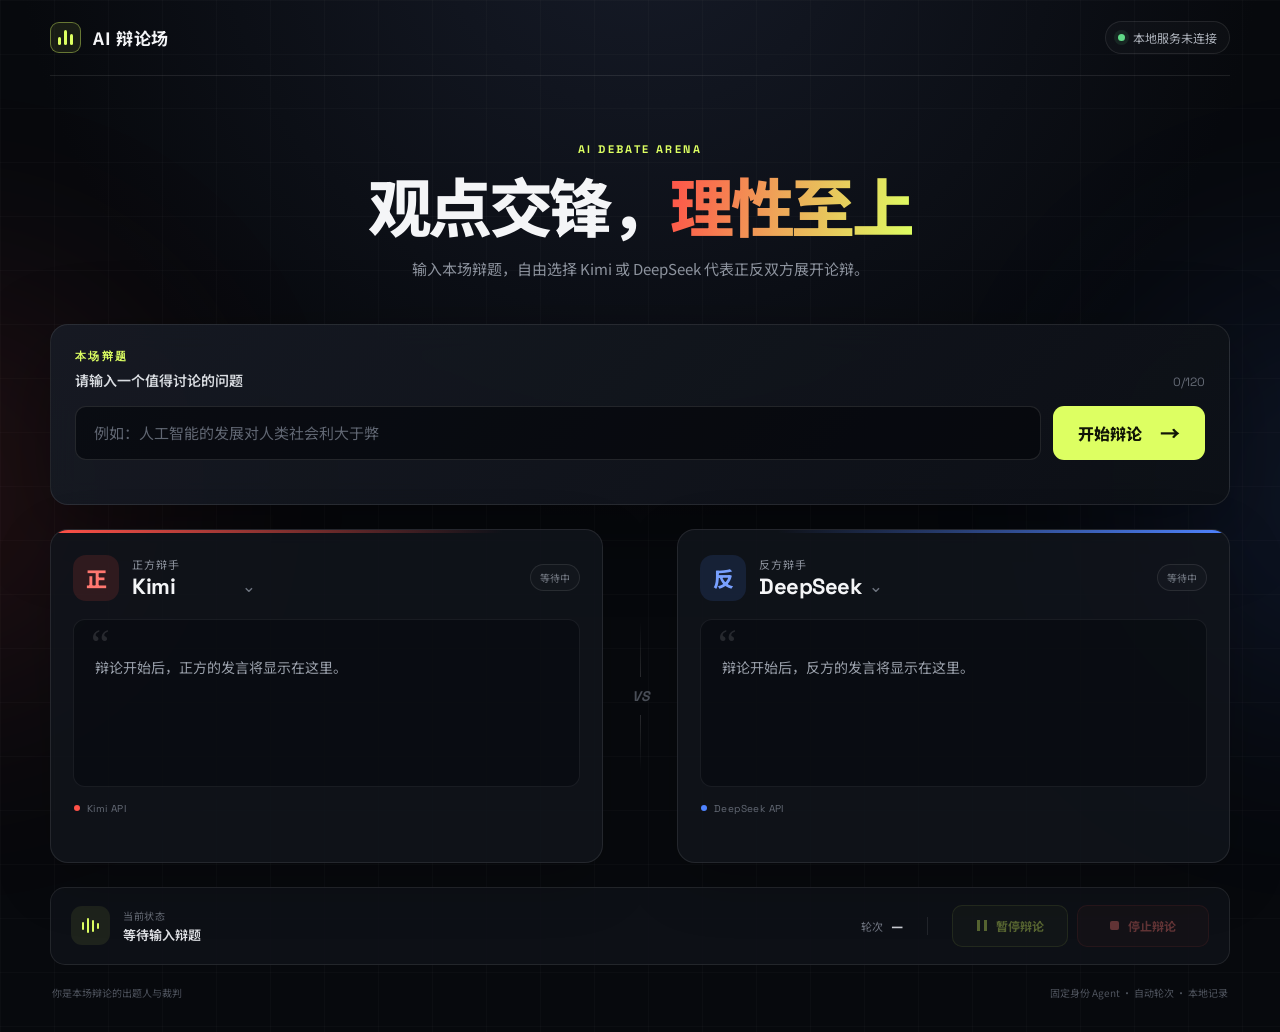
==== index.html @ 3a1cd1d5 "feat: make AI debate app easy to run locally" ====
<!doctype html>
<html lang="zh-CN">
  <head>
    <meta charset="UTF-8" />
    <meta name="viewport" content="width=device-width, initial-scale=1.0" />
    <meta
      name="description"
      content="由 Kimi 与 DeepSeek 担任正反方辩手的 AI 辩论赛界面"
    />
    <title>AI 辩论场</title>
    <link rel="stylesheet" href="styles.css" />
  </head>
  <body>
    <div class="page-glow page-glow--left" aria-hidden="true"></div>
    <div class="page-glow page-glow--right" aria-hidden="true"></div>

    <main class="app-shell">
      <header class="topbar">
        <a class="brand" href="#" aria-label="AI 辩论场首页">
          <span class="brand__mark" aria-hidden="true">
            <span></span>
            <span></span>
            <span></span>
          </span>
          <span>AI 辩论场</span>
        </a>
        <div class="status-chip" id="connectionStatus">
          <span class="status-chip__dot"></span>
          系统就绪
        </div>
      </header>

      <section class="hero" aria-labelledby="pageTitle">
        <p class="eyebrow">AI DEBATE ARENA</p>
        <h1 id="pageTitle">观点交锋，<span>理性至上</span></h1>
        <p class="hero__description">
          输入本场辩题，自由选择 Kimi 或 DeepSeek 代表正反双方展开论辩。
        </p>
      </section>

      <section class="topic-panel" aria-labelledby="topicLabel">
        <div class="topic-panel__heading">
          <div>
            <p class="section-kicker">本场辩题</p>
            <label id="topicLabel" for="topicInput">请输入一个值得讨论的问题</label>
          </div>
          <span class="topic-panel__count"><span id="topicCount">0</span>/120</span>
        </div>

        <div class="topic-form">
          <input
            id="topicInput"
            type="text"
            maxlength="120"
            autocomplete="off"
            placeholder="例如：人工智能的发展对人类社会利大于弊"
          />
          <button class="primary-button" id="startButton" type="button">
            <span>开始辩论</span>
            <span class="button-arrow" aria-hidden="true">→</span>
          </button>
        </div>
        <p class="form-message" id="formMessage" role="alert"></p>
      </section>

      <section class="arena" aria-label="正反方辩论席位">
        <article class="debater-card debater-card--affirmative" id="affirmativeCard">
          <div class="debater-card__topline"></div>
          <header class="debater-card__header">
            <div class="side-badge side-badge--affirmative">正</div>
            <div class="debater-card__identity">
              <p>正方辩手</p>
              <label class="model-picker" for="affirmativeModel">
                <select id="affirmativeModel" aria-label="选择正方模型">
                  <option value="kimi" selected>Kimi</option>
                  <option value="deepseek">DeepSeek</option>
                </select>
                <span aria-hidden="true">⌄</span>
              </label>
            </div>
            <span class="standby-badge" id="affirmativeState">等待中</span>
          </header>
          <div class="speech-box" id="affirmativeSpeech" aria-live="polite">
            <span class="quote-mark" aria-hidden="true">“</span>
            <p>辩论开始后，正方的发言将显示在这里。</p>
          </div>
          <footer class="debater-card__footer">
            <span class="model-dot model-dot--kimi" id="affirmativeModelDot"></span>
            <span id="affirmativeApiLabel">Kimi API</span>
          </footer>
        </article>

        <div class="versus" aria-label="对阵">
          <span></span>
          <strong>VS</strong>
          <span></span>
        </div>

        <article class="debater-card debater-card--negative" id="negativeCard">
          <div class="debater-card__topline"></div>
          <header class="debater-card__header">
            <div class="side-badge side-badge--negative">反</div>
            <div class="debater-card__identity">
              <p>反方辩手</p>
              <label class="model-picker" for="negativeModel">
                <select id="negativeModel" aria-label="选择反方模型">
                  <option value="kimi">Kimi</option>
                  <option value="deepseek" selected>DeepSeek</option>
                </select>
                <span aria-hidden="true">⌄</span>
              </label>
            </div>
            <span class="standby-badge" id="negativeState">等待中</span>
          </header>
          <div class="speech-box" id="negativeSpeech" aria-live="polite">
            <span class="quote-mark" aria-hidden="true">“</span>
            <p>辩论开始后，反方的发言将显示在这里。</p>
          </div>
          <footer class="debater-card__footer">
            <span class="model-dot model-dot--deepseek" id="negativeModelDot"></span>
            <span id="negativeApiLabel">DeepSeek API</span>
          </footer>
        </article>
      </section>

      <section class="control-bar" aria-label="辩论控制">
        <div class="speaker-status">
          <div class="speaker-status__icon" aria-hidden="true">
            <span></span><span></span><span></span><span></span>
          </div>
          <div>
            <p>当前状态</p>
            <strong id="speakerHint">等待输入辩题</strong>
          </div>
        </div>

        <div class="round-indicator" aria-label="当前轮次">
          <span>轮次</span>
          <strong id="roundNumber">—</strong>
        </div>

        <div class="debate-actions">
          <button class="pause-button" id="pauseButton" type="button" disabled>
            <span class="pause-button__icon" aria-hidden="true"></span>
            <span id="pauseButtonLabel">暂停辩论</span>
          </button>
          <button class="stop-button" id="stopButton" type="button" disabled>
            <span class="stop-button__icon" aria-hidden="true"></span>
            停止辩论
          </button>
        </div>
      </section>

      <footer class="page-footer">
        <p>你是本场辩论的出题人与裁判</p>
        <span>固定身份 Agent · 自动轮次 · 本地记录</span>
      </footer>
    </main>

    <script src="app.js"></script>
  </body>
</html>
---- styles.css ----
@import url("https://fonts.googleapis.com/css2?family=Noto+Sans+SC:wght@400;500;600;700;800&family=Space+Grotesk:wght@600;700&display=swap");

:root {
  color-scheme: dark;
  --bg: #07090d;
  --surface: rgba(17, 20, 27, 0.86);
  --surface-strong: #12151c;
  --line: rgba(255, 255, 255, 0.09);
  --text: #f4f5f7;
  --muted: #8e949f;
  --affirmative: #ff5148;
  --affirmative-soft: rgba(255, 81, 72, 0.13);
  --negative: #4f83ff;
  --negative-soft: rgba(79, 131, 255, 0.13);
  --accent: #ddff62;
  --shadow: 0 24px 80px rgba(0, 0, 0, 0.35);
}

* {
  box-sizing: border-box;
}

html {
  min-width: 320px;
  background: var(--bg);
}

body {
  min-height: 100vh;
  margin: 0;
  overflow-x: hidden;
  color: var(--text);
  background:
    linear-gradient(rgba(255, 255, 255, 0.018) 1px, transparent 1px),
    linear-gradient(90deg, rgba(255, 255, 255, 0.018) 1px, transparent 1px),
    radial-gradient(circle at 50% -10%, #161b28 0%, var(--bg) 48%);
  background-size: 54px 54px, 54px 54px, auto;
  font-family: "Noto Sans SC", system-ui, sans-serif;
}

button,
input {
  font: inherit;
}

button {
  border: 0;
}

.page-glow {
  position: fixed;
  z-index: 0;
  top: 33%;
  width: 400px;
  height: 400px;
  border-radius: 50%;
  opacity: 0.12;
  filter: blur(130px);
  pointer-events: none;
}

.page-glow--left {
  left: -260px;
  background: var(--affirmative);
}

.page-glow--right {
  right: -260px;
  background: var(--negative);
}

.app-shell {
  position: relative;
  z-index: 1;
  width: min(1180px, calc(100% - 40px));
  margin: 0 auto;
  padding-bottom: 32px;
}

.topbar {
  display: flex;
  align-items: center;
  justify-content: space-between;
  min-height: 76px;
  border-bottom: 1px solid var(--line);
}

.brand {
  display: flex;
  gap: 12px;
  align-items: center;
  color: var(--text);
  font-size: 17px;
  font-weight: 700;
  letter-spacing: 0.04em;
  text-decoration: none;
}

.brand__mark {
  display: flex;
  gap: 3px;
  align-items: flex-end;
  justify-content: center;
  width: 31px;
  height: 31px;
  padding: 7px;
  border: 1px solid rgba(221, 255, 98, 0.4);
  border-radius: 9px;
  background: rgba(221, 255, 98, 0.08);
}

.brand__mark span {
  width: 3px;
  border-radius: 4px;
  background: var(--accent);
}

.brand__mark span:nth-child(1) { height: 8px; }
.brand__mark span:nth-child(2) { height: 15px; }
.brand__mark span:nth-child(3) { height: 11px; }

.status-chip {
  display: flex;
  gap: 8px;
  align-items: center;
  padding: 7px 12px;
  border: 1px solid var(--line);
  border-radius: 999px;
  color: #abb0b9;
  background: rgba(255, 255, 255, 0.025);
  font-size: 12px;
}

.status-chip__dot {
  width: 7px;
  height: 7px;
  border-radius: 50%;
  background: #60da87;
  box-shadow: 0 0 0 4px rgba(96, 218, 135, 0.1);
}

.hero {
  padding: 66px 0 42px;
  text-align: center;
}

.eyebrow,
.section-kicker {
  margin: 0;
  color: var(--accent);
  font-family: "Space Grotesk", sans-serif;
  font-size: 11px;
  font-weight: 700;
  letter-spacing: 0.22em;
}

.hero h1 {
  margin: 12px 0 14px;
  font-size: clamp(36px, 5.5vw, 64px);
  font-weight: 800;
  line-height: 1.14;
  letter-spacing: -0.055em;
}

.hero h1 span {
  color: transparent;
  background: linear-gradient(100deg, var(--affirmative), #eea558 45%, var(--accent));
  background-clip: text;
  -webkit-background-clip: text;
}

.hero__description {
  margin: 0 auto;
  color: var(--muted);
  font-size: 15px;
  line-height: 1.8;
}

.topic-panel {
  padding: 24px;
  border: 1px solid var(--line);
  border-radius: 18px;
  background: linear-gradient(135deg, rgba(23, 27, 36, 0.92), rgba(13, 16, 22, 0.92));
  box-shadow: var(--shadow);
  backdrop-filter: blur(14px);
}

.topic-panel__heading {
  display: flex;
  align-items: flex-end;
  justify-content: space-between;
  margin-bottom: 16px;
}

.topic-panel__heading label {
  display: block;
  margin-top: 6px;
  color: #d9dce1;
  font-size: 14px;
  font-weight: 600;
}

.topic-panel__count {
  color: #656b76;
  font-family: "Space Grotesk", sans-serif;
  font-size: 12px;
}

.topic-form {
  display: flex;
  gap: 12px;
}

.topic-form input {
  min-width: 0;
  flex: 1;
  height: 54px;
  padding: 0 18px;
  border: 1px solid rgba(255, 255, 255, 0.11);
  border-radius: 11px;
  outline: none;
  color: var(--text);
  background: rgba(4, 6, 10, 0.62);
  font-size: 15px;
  transition: border-color 180ms ease, box-shadow 180ms ease;
}

.topic-form input::placeholder {
  color: #606672;
}

.topic-form input:focus {
  border-color: rgba(221, 255, 98, 0.55);
  box-shadow: 0 0 0 4px rgba(221, 255, 98, 0.07);
}

.primary-button,
.pause-button,
.stop-button {
  display: inline-flex;
  align-items: center;
  justify-content: center;
  cursor: pointer;
  transition: transform 160ms ease, filter 160ms ease, opacity 160ms ease;
}

.primary-button {
  gap: 18px;
  min-width: 152px;
  padding: 0 20px;
  border-radius: 11px;
  color: #111506;
  background: var(--accent);
  font-weight: 800;
}

.button-arrow {
  font-size: 20px;
  line-height: 1;
}

.primary-button:hover,
.pause-button:not(:disabled):hover,
.stop-button:not(:disabled):hover {
  transform: translateY(-1px);
  filter: brightness(1.06);
}

.primary-button:active,
.pause-button:not(:disabled):active,
.stop-button:not(:disabled):active {
  transform: translateY(0);
}

.form-message {
  min-height: 19px;
  margin: 8px 2px -7px;
  color: #ff8b84;
  font-size: 12px;
}

.arena {
  display: grid;
  grid-template-columns: minmax(0, 1fr) 74px minmax(0, 1fr);
  align-items: stretch;
  margin-top: 24px;
}

.debater-card {
  position: relative;
  overflow: hidden;
  min-height: 334px;
  border: 1px solid var(--line);
  border-radius: 18px;
  background: var(--surface);
  box-shadow: 0 18px 60px rgba(0, 0, 0, 0.2);
  transition: border-color 200ms ease, transform 200ms ease;
}

.debater-card.is-active {
  transform: translateY(-3px);
}

.debater-card--affirmative.is-active {
  border-color: rgba(255, 81, 72, 0.55);
}

.debater-card--negative.is-active {
  border-color: rgba(79, 131, 255, 0.55);
}

.debater-card__topline {
  height: 3px;
}

.debater-card--affirmative .debater-card__topline {
  background: linear-gradient(90deg, var(--affirmative), transparent 82%);
}

.debater-card--negative .debater-card__topline {
  background: linear-gradient(270deg, var(--negative), transparent 82%);
}

.debater-card__header {
  display: flex;
  align-items: center;
  padding: 22px 22px 18px;
}

.side-badge {
  display: grid;
  width: 46px;
  height: 46px;
  margin-right: 13px;
  place-items: center;
  border-radius: 13px;
  font-size: 21px;
  font-weight: 800;
}

.side-badge--affirmative {
  color: #ff7770;
  background: var(--affirmative-soft);
}

.side-badge--negative {
  color: #78a0ff;
  background: var(--negative-soft);
}

.debater-card__identity {
  min-width: 0;
  flex: 1;
}

.debater-card__identity p,
.debater-card__identity h2,
.speaker-status p {
  margin: 0;
}

.debater-card__identity p {
  color: var(--muted);
  font-size: 11px;
  letter-spacing: 0.08em;
}

.model-picker {
  position: relative;
  display: inline-flex;
  max-width: 150px;
  align-items: center;
}

.model-picker select {
  width: auto;
  max-width: 150px;
  margin: 0;
  padding: 0 23px 0 0;
  border: 0;
  outline: none;
  appearance: none;
  color: var(--text);
  background: transparent;
  font-family: "Space Grotesk", sans-serif;
  font-size: 22px;
  font-weight: 700;
  letter-spacing: -0.02em;
  cursor: pointer;
}

.model-picker span {
  position: absolute;
  right: 2px;
  color: #6d737e;
  font-size: 17px;
  pointer-events: none;
  transform: translateY(-1px);
}

.model-picker:hover span,
.model-picker:focus-within span {
  color: var(--accent);
}

.model-picker select:disabled {
  cursor: not-allowed;
  opacity: 0.6;
}

.standby-badge {
  padding: 5px 9px;
  border: 1px solid var(--line);
  border-radius: 999px;
  color: #767c86;
  background: rgba(255, 255, 255, 0.02);
  font-size: 10px;
}

.standby-badge.is-speaking {
  color: var(--accent);
  border-color: rgba(221, 255, 98, 0.3);
  background: rgba(221, 255, 98, 0.08);
}

.speech-box {
  position: relative;
  min-height: 168px;
  margin: 0 22px;
  padding: 34px 21px 22px;
  border: 1px solid rgba(255, 255, 255, 0.065);
  border-radius: 12px;
  color: #9aa0ab;
  background: rgba(4, 6, 10, 0.4);
  font-size: 14px;
  line-height: 1.9;
}

.speech-box p {
  margin: 0;
  overflow-wrap: anywhere;
  white-space: pre-wrap;
}

.quote-mark {
  position: absolute;
  top: 3px;
  left: 17px;
  color: rgba(255, 255, 255, 0.12);
  font-family: Georgia, serif;
  font-size: 42px;
  line-height: 1;
}

.debater-card__footer {
  display: flex;
  gap: 7px;
  align-items: center;
  padding: 15px 23px 18px;
  color: #656b76;
  font-family: "Space Grotesk", sans-serif;
  font-size: 10px;
  letter-spacing: 0.04em;
}

.model-dot {
  width: 6px;
  height: 6px;
  border-radius: 50%;
}

.model-dot--kimi { background: var(--affirmative); }
.model-dot--deepseek { background: var(--negative); }

.versus {
  display: flex;
  flex-direction: column;
  gap: 10px;
  align-items: center;
  justify-content: center;
}

.versus span {
  width: 1px;
  height: 57px;
  background: linear-gradient(transparent, rgba(255, 255, 255, 0.14));
}

.versus span:last-child {
  background: linear-gradient(rgba(255, 255, 255, 0.14), transparent);
}

.versus strong {
  color: #4c515b;
  font-family: "Space Grotesk", sans-serif;
  font-size: 14px;
  font-style: italic;
}

.control-bar {
  display: grid;
  grid-template-columns: 1fr auto auto;
  gap: 24px;
  align-items: center;
  margin-top: 24px;
  padding: 17px 20px;
  border: 1px solid var(--line);
  border-radius: 15px;
  background: rgba(15, 18, 24, 0.88);
}

.speaker-status {
  display: flex;
  gap: 13px;
  align-items: center;
}

.speaker-status__icon {
  display: flex;
  gap: 3px;
  align-items: center;
  justify-content: center;
  width: 39px;
  height: 39px;
  border-radius: 11px;
  color: var(--accent);
  background: rgba(221, 255, 98, 0.08);
}

.speaker-status__icon span {
  width: 2px;
  height: 8px;
  border-radius: 3px;
  background: currentColor;
}

.speaker-status__icon span:nth-child(2) { height: 15px; }
.speaker-status__icon span:nth-child(3) { height: 12px; }
.speaker-status__icon span:nth-child(4) { height: 6px; }

.speaker-status.is-running .speaker-status__icon span {
  animation: wave 0.85s ease-in-out infinite alternate;
}

.speaker-status.is-running .speaker-status__icon span:nth-child(2) { animation-delay: -0.3s; }
.speaker-status.is-running .speaker-status__icon span:nth-child(3) { animation-delay: -0.6s; }
.speaker-status.is-running .speaker-status__icon span:nth-child(4) { animation-delay: -0.15s; }

@keyframes wave {
  to { transform: scaleY(0.42); opacity: 0.58; }
}

.speaker-status p {
  color: #686e78;
  font-size: 10px;
  letter-spacing: 0.07em;
}

.speaker-status strong {
  display: block;
  margin-top: 2px;
  color: #dfe1e5;
  font-size: 13px;
  font-weight: 600;
}

.round-indicator {
  padding-right: 24px;
  border-right: 1px solid var(--line);
  color: #6f7580;
  font-size: 11px;
}

.round-indicator strong {
  margin-left: 6px;
  color: #c9ccd1;
  font-family: "Space Grotesk", sans-serif;
  font-size: 14px;
}

.debate-actions {
  display: flex;
  gap: 9px;
  align-items: center;
}

.pause-button {
  gap: 9px;
  min-width: 116px;
  height: 42px;
  border: 1px solid rgba(221, 255, 98, 0.25);
  border-radius: 10px;
  color: var(--accent);
  background: rgba(221, 255, 98, 0.07);
  font-size: 12px;
  font-weight: 700;
}

.pause-button:disabled,
.stop-button:disabled {
  cursor: not-allowed;
  opacity: 0.35;
}

.pause-button__icon {
  width: 10px;
  height: 11px;
  background: linear-gradient(
    90deg,
    currentColor 0 3px,
    transparent 3px 7px,
    currentColor 7px 10px
  );
}

.pause-button[data-mode="resume"] .pause-button__icon {
  background: currentColor;
  clip-path: polygon(0 0, 100% 50%, 0 100%);
}

.stop-button {
  gap: 9px;
  min-width: 132px;
  height: 42px;
  border: 1px solid rgba(255, 81, 72, 0.25);
  border-radius: 10px;
  color: #ff7770;
  background: rgba(255, 81, 72, 0.08);
  font-size: 12px;
  font-weight: 700;
}

.stop-button__icon {
  width: 9px;
  height: 9px;
  border-radius: 2px;
  background: currentColor;
}

.page-footer {
  display: flex;
  justify-content: space-between;
  padding: 20px 2px 0;
  color: #4f545e;
  font-size: 10px;
}

.page-footer p {
  margin: 0;
}

@media (max-width: 760px) {
  .app-shell {
    width: min(100% - 24px, 600px);
  }

  .hero {
    padding: 48px 0 32px;
  }

  .hero__description {
    max-width: 320px;
  }

  .topic-form {
    flex-direction: column;
  }

  .primary-button {
    height: 50px;
  }

  .arena {
    grid-template-columns: 1fr;
  }

  .versus {
    flex-direction: row;
    height: 58px;
  }

  .versus span {
    width: 58px;
    height: 1px;
    background: linear-gradient(90deg, transparent, rgba(255, 255, 255, 0.14));
  }

  .versus span:last-child {
    background: linear-gradient(90deg, rgba(255, 255, 255, 0.14), transparent);
  }

  .control-bar {
    grid-template-columns: 1fr auto;
  }

  .round-indicator {
    display: none;
  }
}

@media (max-width: 480px) {
  .topbar {
    min-height: 65px;
  }

  .status-chip {
    padding: 7px 9px;
  }

  .hero h1 {
    font-size: 38px;
  }

  .topic-panel {
    padding: 18px;
  }

  .topic-panel__heading {
    align-items: flex-start;
  }

  .topic-panel__heading label {
    padding-right: 10px;
  }

  .debater-card__header {
    padding: 18px 17px 15px;
  }

  .speech-box {
    margin: 0 17px;
  }

  .debater-card__footer {
    padding-left: 18px;
  }

  .control-bar {
    grid-template-columns: 1fr;
    gap: 15px;
  }

  .stop-button {
    width: 100%;
  }

  .page-footer {
    flex-direction: column;
    gap: 5px;
  }
}

@media (prefers-reduced-motion: reduce) {
  *,
  *::before,
  *::after {
    scroll-behavior: auto !important;
    animation-duration: 0.01ms !important;
    animation-iteration-count: 1 !important;
    transition-duration: 0.01ms !important;
  }
}
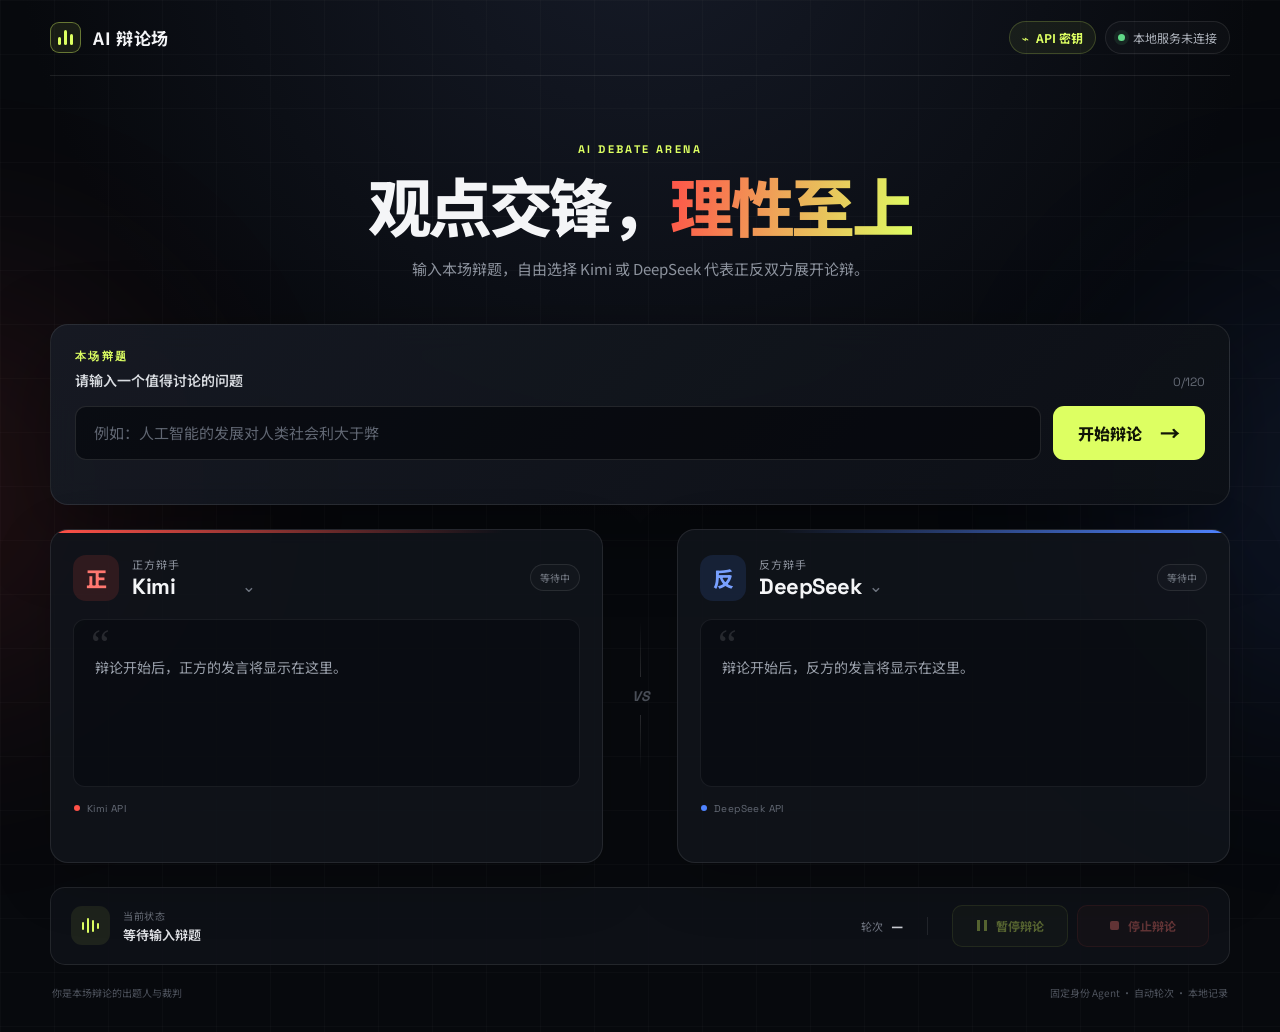
==== commit ca53d4ea: "feat: configure API keys from the web UI" ====
--- a/index.html
+++ b/index.html
@@ -24,9 +24,15 @@
           </span>
           <span>AI 辩论场</span>
         </a>
-        <div class="status-chip" id="connectionStatus">
-          <span class="status-chip__dot"></span>
-          系统就绪
+        <div class="topbar__actions">
+          <button class="api-settings-button" id="apiSettingsButton" type="button">
+            <span aria-hidden="true">⌁</span>
+            API 密钥
+          </button>
+          <div class="status-chip" id="connectionStatus">
+            <span class="status-chip__dot"></span>
+            系统就绪
+          </div>
         </div>
       </header>
 
@@ -157,6 +163,92 @@
       </footer>
     </main>
 
+    <div class="modal-backdrop" id="apiKeyModal" hidden>
+      <section
+        class="api-modal"
+        role="dialog"
+        aria-modal="true"
+        aria-labelledby="apiKeyModalTitle"
+      >
+        <header class="api-modal__header">
+          <div>
+            <p class="section-kicker">LOCAL API SETTINGS</p>
+            <h2 id="apiKeyModalTitle">配置模型 API 密钥</h2>
+          </div>
+          <button
+            class="modal-close-button"
+            id="apiKeyModalClose"
+            type="button"
+            aria-label="关闭 API 密钥设置"
+          >
+            ×
+          </button>
+        </header>
+
+        <p class="api-modal__description">
+          密钥通过本机服务保存到 <code>.env</code>，不会显示在页面、辩论记录或 GitHub 中。
+          留空表示不修改已经配置的密钥。
+        </p>
+
+        <form id="apiKeyForm">
+          <div class="api-key-field">
+            <div class="api-key-field__heading">
+              <label for="kimiApiKey">Kimi API Key</label>
+              <span id="kimiKeyStatus">未配置</span>
+            </div>
+            <div class="secret-input">
+              <input
+                id="kimiApiKey"
+                type="password"
+                autocomplete="new-password"
+                spellcheck="false"
+                placeholder="粘贴 MOONSHOT_API_KEY"
+              />
+              <button type="button" data-secret-toggle="kimiApiKey">显示</button>
+            </div>
+            <a
+              href="https://platform.moonshot.cn/console/api-keys"
+              target="_blank"
+              rel="noreferrer"
+            >申请 Kimi API Key</a>
+          </div>
+
+          <div class="api-key-field">
+            <div class="api-key-field__heading">
+              <label for="deepseekApiKey">DeepSeek API Key</label>
+              <span id="deepseekKeyStatus">未配置</span>
+            </div>
+            <div class="secret-input">
+              <input
+                id="deepseekApiKey"
+                type="password"
+                autocomplete="new-password"
+                spellcheck="false"
+                placeholder="粘贴 DEEPSEEK_API_KEY"
+              />
+              <button type="button" data-secret-toggle="deepseekApiKey">显示</button>
+            </div>
+            <a
+              href="https://platform.deepseek.com/api_keys"
+              target="_blank"
+              rel="noreferrer"
+            >申请 DeepSeek API Key</a>
+          </div>
+
+          <p class="api-key-message" id="apiKeyMessage" role="alert"></p>
+
+          <footer class="api-modal__actions">
+            <button class="modal-secondary-button" id="apiKeyCancel" type="button">
+              稍后配置
+            </button>
+            <button class="modal-save-button" id="apiKeySave" type="submit">
+              保存到本机
+            </button>
+          </footer>
+        </form>
+      </section>
+    </div>
+
     <script src="app.js"></script>
   </body>
 </html>
--- a/styles.css
+++ b/styles.css
@@ -137,6 +137,31 @@
   border-radius: 50%;
   background: #60da87;
   box-shadow: 0 0 0 4px rgba(96, 218, 135, 0.1);
+}
+
+.topbar__actions {
+  display: flex;
+  gap: 9px;
+  align-items: center;
+}
+
+.api-settings-button {
+  display: flex;
+  gap: 7px;
+  align-items: center;
+  padding: 7px 12px;
+  border: 1px solid rgba(221, 255, 98, 0.2);
+  border-radius: 999px;
+  color: var(--accent);
+  background: rgba(221, 255, 98, 0.06);
+  cursor: pointer;
+  font-size: 12px;
+  font-weight: 700;
+}
+
+.api-settings-button:hover {
+  border-color: rgba(221, 255, 98, 0.45);
+  background: rgba(221, 255, 98, 0.11);
 }
 
 .hero {
@@ -649,6 +674,189 @@
   margin: 0;
 }
 
+body.modal-open {
+  overflow: hidden;
+}
+
+.modal-backdrop {
+  position: fixed;
+  z-index: 30;
+  inset: 0;
+  display: grid;
+  place-items: center;
+  padding: 24px;
+  background: rgba(2, 4, 8, 0.78);
+  backdrop-filter: blur(12px);
+}
+
+.modal-backdrop[hidden] {
+  display: none;
+}
+
+.api-modal {
+  width: min(600px, 100%);
+  max-height: calc(100vh - 48px);
+  overflow-y: auto;
+  padding: 28px;
+  border: 1px solid rgba(255, 255, 255, 0.12);
+  border-radius: 22px;
+  background: linear-gradient(145deg, #171b24, #0d1016 70%);
+  box-shadow: 0 30px 100px rgba(0, 0, 0, 0.65);
+}
+
+.api-modal__header {
+  display: flex;
+  align-items: flex-start;
+  justify-content: space-between;
+  gap: 20px;
+}
+
+.api-modal__header h2 {
+  margin: 8px 0 0;
+  font-size: 25px;
+  letter-spacing: -0.03em;
+}
+
+.modal-close-button {
+  width: 38px;
+  height: 38px;
+  flex: 0 0 auto;
+  border: 1px solid var(--line);
+  border-radius: 50%;
+  color: var(--muted);
+  background: rgba(255, 255, 255, 0.04);
+  cursor: pointer;
+  font-size: 25px;
+  line-height: 1;
+}
+
+.api-modal__description {
+  margin: 18px 0 22px;
+  color: #a4a9b3;
+  font-size: 13px;
+  line-height: 1.75;
+}
+
+.api-modal__description code {
+  color: var(--accent);
+}
+
+.api-key-field {
+  padding: 17px;
+  border: 1px solid var(--line);
+  border-radius: 14px;
+  background: rgba(255, 255, 255, 0.025);
+}
+
+.api-key-field + .api-key-field {
+  margin-top: 12px;
+}
+
+.api-key-field__heading {
+  display: flex;
+  align-items: center;
+  justify-content: space-between;
+  margin-bottom: 10px;
+}
+
+.api-key-field__heading label {
+  font-size: 13px;
+  font-weight: 700;
+}
+
+.api-key-field__heading span {
+  color: #777d88;
+  font-size: 11px;
+}
+
+.api-key-field__heading span.is-ready {
+  color: #60da87;
+}
+
+.secret-input {
+  display: flex;
+  overflow: hidden;
+  border: 1px solid rgba(255, 255, 255, 0.12);
+  border-radius: 10px;
+  background: #090c11;
+}
+
+.secret-input:focus-within {
+  border-color: rgba(221, 255, 98, 0.55);
+  box-shadow: 0 0 0 3px rgba(221, 255, 98, 0.08);
+}
+
+.secret-input input {
+  min-width: 0;
+  height: 44px;
+  flex: 1;
+  padding: 0 13px;
+  border: 0;
+  outline: 0;
+  color: var(--text);
+  background: transparent;
+  font-family: ui-monospace, SFMono-Regular, Consolas, monospace;
+  font-size: 12px;
+}
+
+.secret-input button {
+  width: 62px;
+  color: var(--accent);
+  background: rgba(221, 255, 98, 0.06);
+  cursor: pointer;
+  font-size: 11px;
+  font-weight: 700;
+}
+
+.api-key-field > a {
+  display: inline-block;
+  margin-top: 9px;
+  color: #8993a4;
+  font-size: 11px;
+  text-decoration-color: rgba(137, 147, 164, 0.45);
+  text-underline-offset: 3px;
+}
+
+.api-key-message {
+  min-height: 20px;
+  margin: 12px 2px 0;
+  color: #ff7770;
+  font-size: 12px;
+}
+
+.api-modal__actions {
+  display: flex;
+  justify-content: flex-end;
+  gap: 9px;
+  margin-top: 8px;
+}
+
+.modal-secondary-button,
+.modal-save-button {
+  height: 42px;
+  padding: 0 18px;
+  border-radius: 10px;
+  cursor: pointer;
+  font-size: 12px;
+  font-weight: 800;
+}
+
+.modal-secondary-button {
+  border: 1px solid var(--line);
+  color: #a7acb5;
+  background: rgba(255, 255, 255, 0.04);
+}
+
+.modal-save-button {
+  color: #10130b;
+  background: var(--accent);
+}
+
+.modal-save-button:disabled {
+  cursor: wait;
+  opacity: 0.6;
+}
+
 @media (max-width: 760px) {
   .app-shell {
     width: min(100% - 24px, 600px);
@@ -705,6 +913,20 @@
 
   .status-chip {
     padding: 7px 9px;
+  }
+
+  .topbar__actions {
+    gap: 6px;
+  }
+
+  .api-settings-button {
+    padding: 7px 9px;
+  }
+
+  .api-modal {
+    max-height: calc(100vh - 24px);
+    padding: 20px;
+    border-radius: 17px;
   }
 
   .hero h1 {
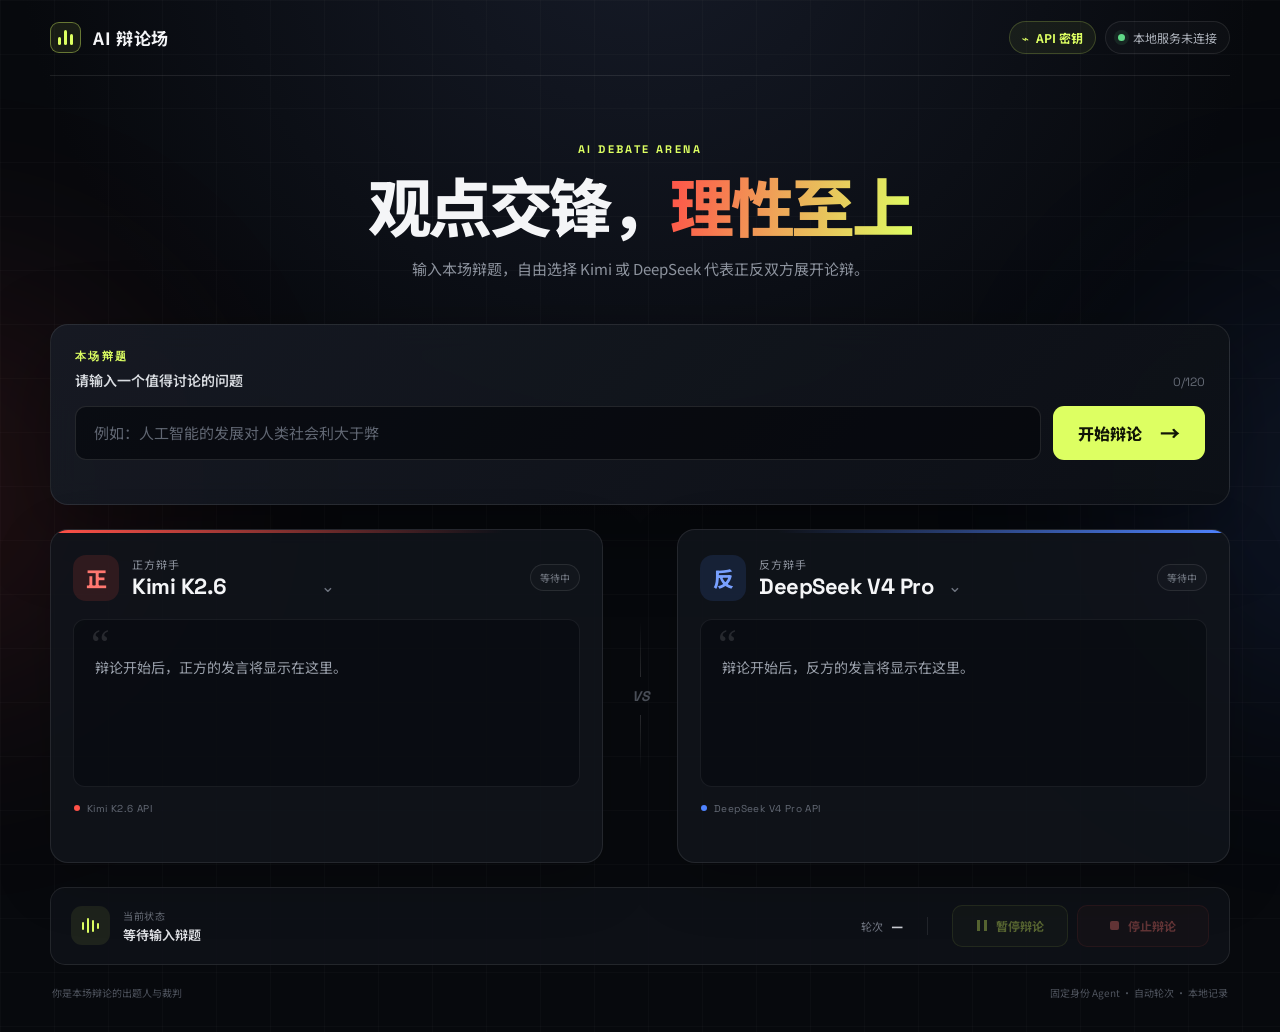
==== commit 1180a925: "feat: add Kimi K3 and DeepSeek Flash models" ====
--- a/index.html
+++ b/index.html
@@ -78,8 +78,14 @@
               <p>正方辩手</p>
               <label class="model-picker" for="affirmativeModel">
                 <select id="affirmativeModel" aria-label="选择正方模型">
-                  <option value="kimi" selected>Kimi</option>
-                  <option value="deepseek">DeepSeek</option>
+                  <optgroup label="Kimi">
+                    <option value="kimi-k2.6" data-provider="kimi" selected>Kimi K2.6</option>
+                    <option value="kimi-k3" data-provider="kimi">Kimi K3</option>
+                  </optgroup>
+                  <optgroup label="DeepSeek">
+                    <option value="deepseek-v4-pro" data-provider="deepseek">DeepSeek V4 Pro</option>
+                    <option value="deepseek-v4-flash" data-provider="deepseek">DeepSeek V4 Flash</option>
+                  </optgroup>
                 </select>
                 <span aria-hidden="true">⌄</span>
               </label>
@@ -92,7 +98,7 @@
           </div>
           <footer class="debater-card__footer">
             <span class="model-dot model-dot--kimi" id="affirmativeModelDot"></span>
-            <span id="affirmativeApiLabel">Kimi API</span>
+            <span id="affirmativeApiLabel">Kimi K2.6 API</span>
           </footer>
         </article>
 
@@ -110,8 +116,14 @@
               <p>反方辩手</p>
               <label class="model-picker" for="negativeModel">
                 <select id="negativeModel" aria-label="选择反方模型">
-                  <option value="kimi">Kimi</option>
-                  <option value="deepseek" selected>DeepSeek</option>
+                  <optgroup label="Kimi">
+                    <option value="kimi-k2.6" data-provider="kimi">Kimi K2.6</option>
+                    <option value="kimi-k3" data-provider="kimi">Kimi K3</option>
+                  </optgroup>
+                  <optgroup label="DeepSeek">
+                    <option value="deepseek-v4-pro" data-provider="deepseek" selected>DeepSeek V4 Pro</option>
+                    <option value="deepseek-v4-flash" data-provider="deepseek">DeepSeek V4 Flash</option>
+                  </optgroup>
                 </select>
                 <span aria-hidden="true">⌄</span>
               </label>
@@ -124,7 +136,7 @@
           </div>
           <footer class="debater-card__footer">
             <span class="model-dot model-dot--deepseek" id="negativeModelDot"></span>
-            <span id="negativeApiLabel">DeepSeek API</span>
+            <span id="negativeApiLabel">DeepSeek V4 Pro API</span>
           </footer>
         </article>
       </section>
--- a/styles.css
+++ b/styles.css
@@ -393,13 +393,13 @@
 .model-picker {
   position: relative;
   display: inline-flex;
-  max-width: 150px;
+  max-width: 205px;
   align-items: center;
 }
 
 .model-picker select {
   width: auto;
-  max-width: 150px;
+  max-width: 205px;
   margin: 0;
   padding: 0 23px 0 0;
   border: 0;
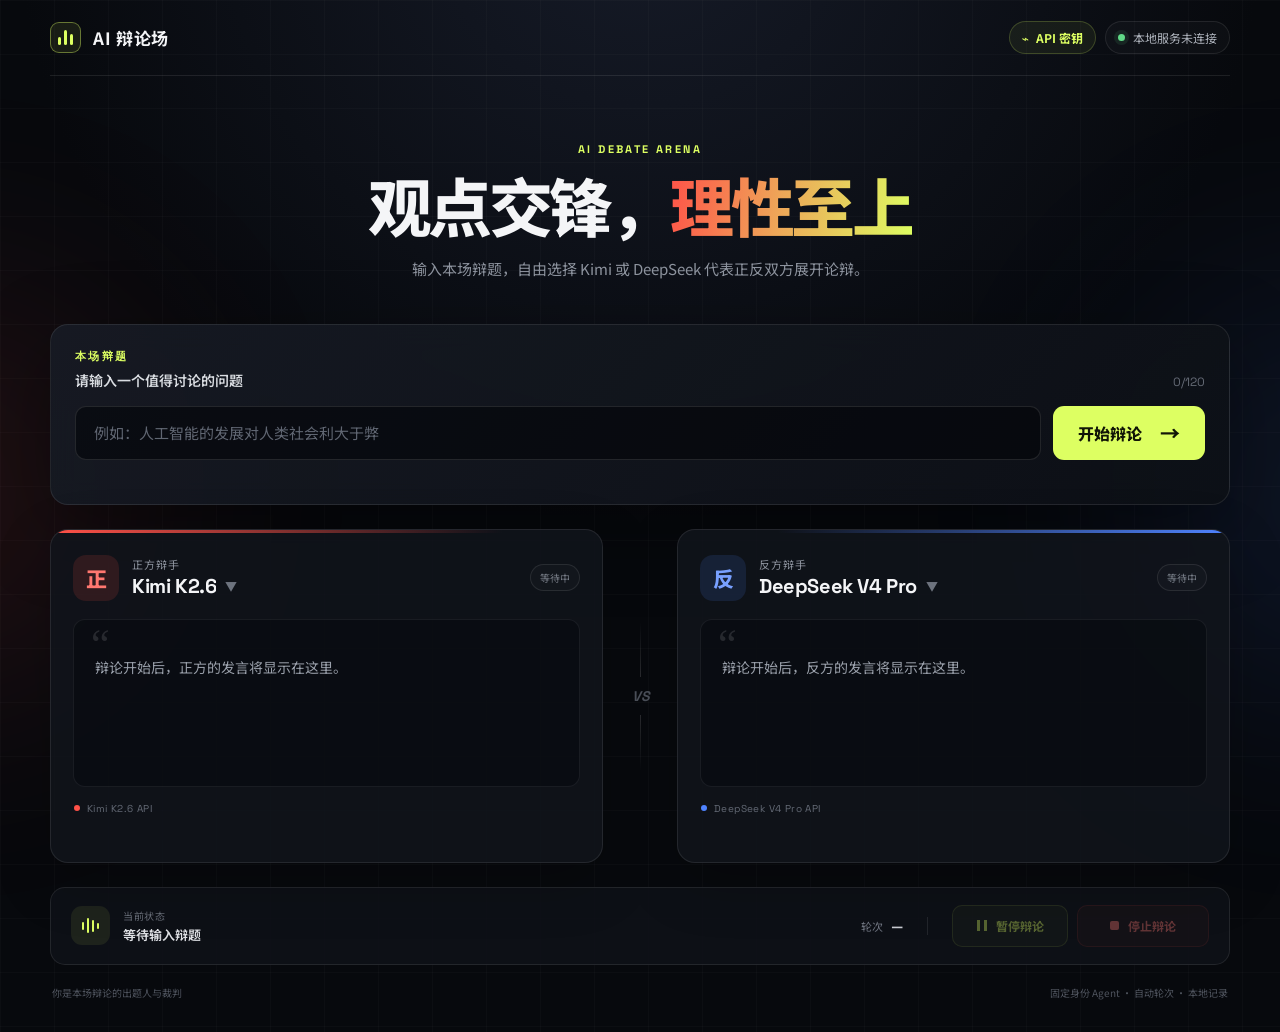
==== commit f5420772: "feat: replace native model selectors" ====
--- a/index.html
+++ b/index.html
@@ -76,7 +76,7 @@
             <div class="side-badge side-badge--affirmative">正</div>
             <div class="debater-card__identity">
               <p>正方辩手</p>
-              <label class="model-picker" for="affirmativeModel">
+              <div class="model-picker">
                 <select id="affirmativeModel" aria-label="选择正方模型">
                   <optgroup label="Kimi">
                     <option value="kimi-k2.6" data-provider="kimi" selected>Kimi K2.6</option>
@@ -87,8 +87,7 @@
                     <option value="deepseek-v4-flash" data-provider="deepseek">DeepSeek V4 Flash</option>
                   </optgroup>
                 </select>
-                <span aria-hidden="true">⌄</span>
-              </label>
+              </div>
             </div>
             <span class="standby-badge" id="affirmativeState">等待中</span>
           </header>
@@ -114,7 +113,7 @@
             <div class="side-badge side-badge--negative">反</div>
             <div class="debater-card__identity">
               <p>反方辩手</p>
-              <label class="model-picker" for="negativeModel">
+              <div class="model-picker">
                 <select id="negativeModel" aria-label="选择反方模型">
                   <optgroup label="Kimi">
                     <option value="kimi-k2.6" data-provider="kimi">Kimi K2.6</option>
@@ -125,8 +124,7 @@
                     <option value="deepseek-v4-flash" data-provider="deepseek">DeepSeek V4 Flash</option>
                   </optgroup>
                 </select>
-                <span aria-hidden="true">⌄</span>
-              </label>
+              </div>
             </div>
             <span class="standby-badge" id="negativeState">等待中</span>
           </header>
--- a/styles.css
+++ b/styles.css
@@ -393,44 +393,168 @@
 .model-picker {
   position: relative;
   display: inline-flex;
-  max-width: 205px;
-  align-items: center;
-}
-
-.model-picker select {
-  width: auto;
-  max-width: 205px;
-  margin: 0;
-  padding: 0 23px 0 0;
-  border: 0;
-  outline: none;
-  appearance: none;
+  max-width: 215px;
+  align-items: center;
+}
+
+.model-picker__native {
+  position: absolute;
+  width: 1px;
+  height: 1px;
+  overflow: hidden;
+  opacity: 0;
+  pointer-events: none;
+}
+
+.model-picker__trigger {
+  display: inline-flex;
+  gap: 9px;
+  max-width: 215px;
+  align-items: center;
+  padding: 1px 0;
   color: var(--text);
   background: transparent;
   font-family: "Space Grotesk", sans-serif;
-  font-size: 22px;
+  font-size: 20px;
   font-weight: 700;
   letter-spacing: -0.02em;
   cursor: pointer;
-}
-
-.model-picker span {
-  position: absolute;
-  right: 2px;
+  transition: color 160ms ease;
+}
+
+.model-picker__trigger-label {
+  overflow: hidden;
+  text-overflow: ellipsis;
+  white-space: nowrap;
+}
+
+.model-picker__chevron {
+  flex: 0 0 auto;
   color: #6d737e;
-  font-size: 17px;
-  pointer-events: none;
-  transform: translateY(-1px);
-}
-
-.model-picker:hover span,
-.model-picker:focus-within span {
+  font-family: "Noto Sans SC", system-ui, sans-serif;
+  font-size: 12px;
+  line-height: 1;
+  transition: color 160ms ease, transform 160ms ease;
+}
+
+.model-picker__trigger:hover,
+.model-picker__trigger:focus-visible,
+.model-picker.is-open .model-picker__trigger {
   color: var(--accent);
 }
 
-.model-picker select:disabled {
+.model-picker__trigger:hover .model-picker__chevron,
+.model-picker__trigger:focus-visible .model-picker__chevron,
+.model-picker.is-open .model-picker__chevron {
+  color: var(--accent);
+}
+
+.model-picker.is-open .model-picker__chevron {
+  transform: rotate(180deg);
+}
+
+.model-picker__trigger:focus-visible {
+  outline: 2px solid rgba(221, 255, 98, 0.55);
+  outline-offset: 4px;
+  border-radius: 4px;
+}
+
+.model-picker__trigger:disabled {
   cursor: not-allowed;
   opacity: 0.6;
+}
+
+.model-picker__menu {
+  position: absolute;
+  z-index: 30;
+  top: calc(100% + 9px);
+  left: -12px;
+  width: 236px;
+  max-width: calc(100vw - 52px);
+  padding: 7px;
+  border: 1px solid rgba(255, 255, 255, 0.12);
+  border-radius: 13px;
+  background: rgba(15, 18, 25, 0.98);
+  box-shadow: 0 18px 45px rgba(0, 0, 0, 0.5);
+  backdrop-filter: blur(18px);
+}
+
+.model-picker__menu[hidden] {
+  display: none;
+}
+
+.model-picker__group-label {
+  padding: 5px 9px 3px;
+  color: #737a87;
+  font-size: 9px;
+  font-weight: 700;
+  letter-spacing: 0.12em;
+  text-transform: uppercase;
+}
+
+.model-picker__group-label:not(:first-child) {
+  margin-top: 4px;
+  padding-top: 8px;
+  border-top: 1px solid rgba(255, 255, 255, 0.07);
+}
+
+.model-picker__option {
+  display: flex;
+  gap: 9px;
+  width: 100%;
+  align-items: center;
+  padding: 8px 9px;
+  border-radius: 8px;
+  color: #c7cbd3;
+  background: transparent;
+  font-size: 13px;
+  font-weight: 600;
+  text-align: left;
+  cursor: pointer;
+}
+
+.model-picker__option:hover,
+.model-picker__option:focus-visible {
+  outline: none;
+  color: var(--text);
+  background: rgba(255, 255, 255, 0.065);
+}
+
+.model-picker__option[aria-selected="true"] {
+  color: var(--accent);
+  background: rgba(221, 255, 98, 0.09);
+}
+
+.model-picker__provider-dot {
+  width: 7px;
+  height: 7px;
+  flex: 0 0 auto;
+  border-radius: 50%;
+}
+
+.model-picker__provider-dot--kimi {
+  background: var(--affirmative);
+  box-shadow: 0 0 9px rgba(255, 81, 72, 0.55);
+}
+
+.model-picker__provider-dot--deepseek {
+  background: var(--negative);
+  box-shadow: 0 0 9px rgba(79, 131, 255, 0.55);
+}
+
+.model-picker__option-label {
+  min-width: 0;
+  flex: 1;
+}
+
+.model-picker__check {
+  color: var(--accent);
+  font-size: 12px;
+  opacity: 0;
+}
+
+.model-picker__option[aria-selected="true"] .model-picker__check {
+  opacity: 1;
 }
 
 .standby-badge {
@@ -949,6 +1073,15 @@
     padding: 18px 17px 15px;
   }
 
+  .model-picker__trigger {
+    max-width: 145px;
+    font-size: 18px;
+  }
+
+  .model-picker__menu {
+    left: -52px;
+  }
+
   .speech-box {
     margin: 0 17px;
   }
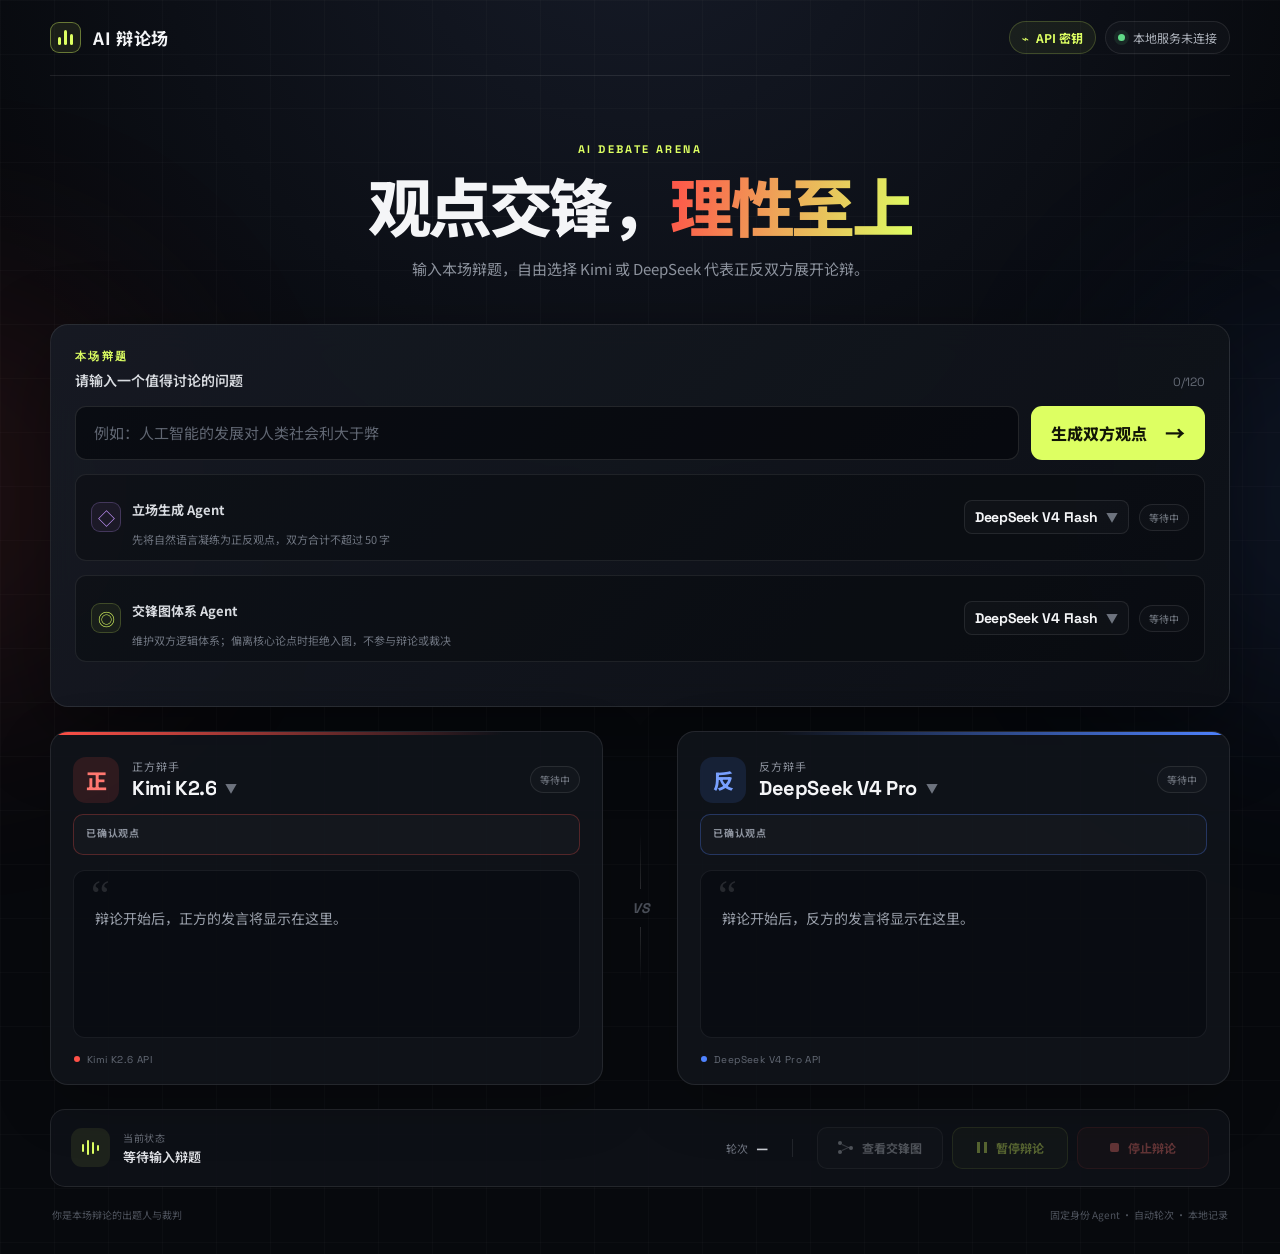
==== commit 7d17185b: "feat: add multi-agent debate flow and argument graph" ====
--- a/index.html
+++ b/index.html
@@ -62,10 +62,86 @@
             placeholder="例如：人工智能的发展对人类社会利大于弊"
           />
           <button class="primary-button" id="startButton" type="button">
-            <span>开始辩论</span>
+            <span>生成双方观点</span>
             <span class="button-arrow" aria-hidden="true">→</span>
           </button>
         </div>
+        <div class="summarizer-config" id="viewpointConfig">
+          <div class="summarizer-config__copy">
+            <span class="summarizer-config__icon viewpoint-agent-icon" aria-hidden="true">◇</span>
+            <div>
+              <p>立场生成 Agent</p>
+              <span>先将自然语言凝练为正反观点，双方合计不超过 50 字</span>
+            </div>
+          </div>
+          <div class="summarizer-config__controls">
+            <div class="model-picker model-picker--summarizer">
+              <select id="viewpointModel" aria-label="选择立场生成 Agent 模型">
+                <optgroup label="Kimi">
+                  <option value="kimi-k2.6" data-provider="kimi">Kimi K2.6</option>
+                  <option value="kimi-k3" data-provider="kimi">Kimi K3</option>
+                </optgroup>
+                <optgroup label="DeepSeek">
+                  <option value="deepseek-v4-pro" data-provider="deepseek">DeepSeek V4 Pro</option>
+                  <option value="deepseek-v4-flash" data-provider="deepseek" selected>DeepSeek V4 Flash</option>
+                </optgroup>
+              </select>
+            </div>
+            <span class="standby-badge" id="viewpointState" aria-live="polite">等待中</span>
+          </div>
+        </div>
+        <div class="summarizer-config" id="summaryConfig">
+          <div class="summarizer-config__copy">
+            <span class="summarizer-config__icon" aria-hidden="true">◎</span>
+            <div>
+              <p>交锋图体系 Agent</p>
+              <span>维护双方逻辑体系；偏离核心论点时拒绝入图，不参与辩论或裁决</span>
+            </div>
+          </div>
+          <div class="summarizer-config__controls">
+            <div class="model-picker model-picker--summarizer">
+              <select id="summaryModel" aria-label="选择总结 Agent 模型">
+                <optgroup label="Kimi">
+                  <option value="kimi-k2.6" data-provider="kimi">Kimi K2.6</option>
+                  <option value="kimi-k3" data-provider="kimi">Kimi K3</option>
+                </optgroup>
+                <optgroup label="DeepSeek">
+                  <option value="deepseek-v4-pro" data-provider="deepseek">DeepSeek V4 Pro</option>
+                  <option value="deepseek-v4-flash" data-provider="deepseek" selected>DeepSeek V4 Flash</option>
+                </optgroup>
+              </select>
+            </div>
+            <span class="standby-badge" id="summaryState" aria-live="polite">等待中</span>
+          </div>
+        </div>
+        <section class="viewpoint-review" id="viewpointReview" aria-labelledby="viewpointReviewTitle" hidden>
+          <header class="viewpoint-review__header">
+            <div>
+              <p class="section-kicker">二次确认</p>
+              <h2 id="viewpointReviewTitle">确认发送给双方的观点</h2>
+            </div>
+            <span class="viewpoint-review__count"><strong id="viewpointTotalCount">0</strong>/50 字</span>
+          </header>
+          <p class="viewpoint-review__description">
+            你可以直接修改。确认后，这两条观点会同时发送给正反双方，并依次进入立论阶段。
+          </p>
+          <div class="viewpoint-review__fields">
+            <label class="viewpoint-field viewpoint-field--affirmative" for="affirmativeViewpoint">
+              <span><i>正</i>正方观点</span>
+              <textarea id="affirmativeViewpoint" rows="2" maxlength="50"></textarea>
+            </label>
+            <label class="viewpoint-field viewpoint-field--negative" for="negativeViewpoint">
+              <span><i>反</i>反方观点</span>
+              <textarea id="negativeViewpoint" rows="2" maxlength="50"></textarea>
+            </label>
+          </div>
+          <p class="viewpoint-review__message" id="viewpointReviewMessage" role="alert"></p>
+          <footer class="viewpoint-review__actions">
+            <button class="review-button review-button--secondary" id="cancelViewpointsButton" type="button">返回修改辩题</button>
+            <button class="review-button review-button--secondary" id="regenerateViewpointsButton" type="button">重新生成</button>
+            <button class="review-button review-button--confirm" id="confirmViewpointsButton" type="button">确认并开始立论</button>
+          </footer>
+        </section>
         <p class="form-message" id="formMessage" role="alert"></p>
       </section>
 
@@ -91,6 +167,10 @@
             </div>
             <span class="standby-badge" id="affirmativeState">等待中</span>
           </header>
+          <div class="confirmed-viewpoint confirmed-viewpoint--affirmative" id="affirmativeConfirmedViewpoint" hidden>
+            <span>已确认观点</span>
+            <p></p>
+          </div>
           <div class="speech-box" id="affirmativeSpeech" aria-live="polite">
             <span class="quote-mark" aria-hidden="true">“</span>
             <p>辩论开始后，正方的发言将显示在这里。</p>
@@ -128,6 +208,10 @@
             </div>
             <span class="standby-badge" id="negativeState">等待中</span>
           </header>
+          <div class="confirmed-viewpoint confirmed-viewpoint--negative" id="negativeConfirmedViewpoint" hidden>
+            <span>已确认观点</span>
+            <p></p>
+          </div>
           <div class="speech-box" id="negativeSpeech" aria-live="polite">
             <span class="quote-mark" aria-hidden="true">“</span>
             <p>辩论开始后，反方的发言将显示在这里。</p>
@@ -156,6 +240,18 @@
         </div>
 
         <div class="debate-actions">
+          <button
+            class="graph-button"
+            id="graphButton"
+            type="button"
+            title="在新标签页读取当前已保存的交锋图"
+            disabled
+          >
+            <span class="graph-button__icon" aria-hidden="true">
+              <i></i><i></i><i></i>
+            </span>
+            查看交锋图
+          </button>
           <button class="pause-button" id="pauseButton" type="button" disabled>
             <span class="pause-button__icon" aria-hidden="true"></span>
             <span id="pauseButtonLabel">暂停辩论</span>
--- a/styles.css
+++ b/styles.css
@@ -259,7 +259,244 @@
   box-shadow: 0 0 0 4px rgba(221, 255, 98, 0.07);
 }
 
+.summarizer-config {
+  display: flex;
+  gap: 18px;
+  align-items: center;
+  justify-content: space-between;
+  margin-top: 14px;
+  padding: 12px 15px;
+  border: 1px solid rgba(255, 255, 255, 0.08);
+  border-radius: 11px;
+  background: rgba(4, 6, 10, 0.34);
+  transition: border-color 180ms ease, box-shadow 180ms ease, background 180ms ease;
+}
+
+.summarizer-config.is-active {
+  border-color: rgba(221, 255, 98, 0.32);
+  background: rgba(221, 255, 98, 0.045);
+  box-shadow: 0 0 0 1px rgba(221, 255, 98, 0.05), 0 0 24px rgba(221, 255, 98, 0.04);
+}
+
+.summarizer-config__copy {
+  display: flex;
+  gap: 11px;
+  min-width: 0;
+  align-items: center;
+}
+
+.summarizer-config__icon {
+  display: grid;
+  width: 30px;
+  height: 30px;
+  flex: 0 0 auto;
+  place-items: center;
+  border: 1px solid rgba(221, 255, 98, 0.2);
+  border-radius: 9px;
+  color: var(--accent);
+  background: rgba(221, 255, 98, 0.06);
+  font-size: 17px;
+}
+
+.viewpoint-agent-icon {
+  color: #c694ff;
+  border-color: rgba(198, 148, 255, 0.24);
+  background: rgba(198, 148, 255, 0.07);
+}
+
+.summarizer-config__copy p {
+  color: #d9dce1;
+  font-size: 13px;
+  font-weight: 700;
+}
+
+.summarizer-config__copy span:not(.summarizer-config__icon) {
+  display: block;
+  margin-top: 2px;
+  color: #6f7580;
+  font-size: 11px;
+  line-height: 1.45;
+}
+
+.model-picker--summarizer {
+  flex: 0 0 auto;
+}
+
+.summarizer-config__controls {
+  display: flex;
+  gap: 10px;
+  flex: 0 0 auto;
+  align-items: center;
+}
+
+.model-picker--summarizer .model-picker__trigger {
+  padding: 7px 10px;
+  border: 1px solid rgba(255, 255, 255, 0.09);
+  border-radius: 8px;
+  background: rgba(255, 255, 255, 0.025);
+  font-size: 14px;
+}
+
+.model-picker--summarizer .model-picker__menu {
+  right: -8px;
+  left: auto;
+}
+
+.viewpoint-review {
+  margin-top: 14px;
+  padding: 18px;
+  border: 1px solid rgba(221, 255, 98, 0.2);
+  border-radius: 13px;
+  background: linear-gradient(135deg, rgba(221, 255, 98, 0.045), rgba(4, 6, 10, 0.36));
+}
+
+.viewpoint-review[hidden] {
+  display: none;
+}
+
+.viewpoint-review__header {
+  display: flex;
+  gap: 20px;
+  align-items: flex-end;
+  justify-content: space-between;
+}
+
+.viewpoint-review__header h2 {
+  margin: 5px 0 0;
+  color: #e5e7eb;
+  font-size: 15px;
+}
+
+.viewpoint-review__count {
+  color: #727985;
+  font-family: "Space Grotesk", sans-serif;
+  font-size: 11px;
+}
+
+.viewpoint-review__count strong {
+  margin-right: 2px;
+  color: var(--accent);
+  font-size: 16px;
+}
+
+.viewpoint-review__count.is-over-limit strong {
+  color: #ff7770;
+}
+
+.viewpoint-review__description {
+  margin: 9px 0 14px;
+  color: #737a85;
+  font-size: 10px;
+  line-height: 1.65;
+}
+
+.viewpoint-review__fields {
+  display: grid;
+  grid-template-columns: 1fr 1fr;
+  gap: 12px;
+}
+
+.viewpoint-field {
+  display: block;
+  padding: 12px;
+  border: 1px solid var(--line);
+  border-radius: 11px;
+  background: rgba(4, 6, 10, 0.48);
+}
+
+.viewpoint-field > span {
+  display: flex;
+  gap: 7px;
+  align-items: center;
+  margin-bottom: 9px;
+  color: #aeb3bc;
+  font-size: 10px;
+  font-weight: 700;
+}
+
+.viewpoint-field i {
+  display: grid;
+  width: 20px;
+  height: 20px;
+  place-items: center;
+  border-radius: 6px;
+  font-size: 9px;
+  font-style: normal;
+}
+
+.viewpoint-field--affirmative i {
+  color: #ff847e;
+  background: var(--affirmative-soft);
+}
+
+.viewpoint-field--negative i {
+  color: #82a4ff;
+  background: var(--negative-soft);
+}
+
+.viewpoint-field textarea {
+  display: block;
+  width: 100%;
+  min-height: 58px;
+  resize: vertical;
+  border: 0;
+  outline: none;
+  color: #d9dce2;
+  background: transparent;
+  font-size: 12px;
+  line-height: 1.65;
+}
+
+.viewpoint-field textarea:focus {
+  color: var(--text);
+}
+
+.viewpoint-review__message {
+  min-height: 17px;
+  margin: 7px 1px 0;
+  color: #ff8b84;
+  font-size: 10px;
+}
+
+.viewpoint-review__actions {
+  display: flex;
+  gap: 8px;
+  justify-content: flex-end;
+}
+
+.review-button {
+  min-height: 38px;
+  padding: 0 14px;
+  border-radius: 9px;
+  cursor: pointer;
+  font-size: 10px;
+  font-weight: 800;
+  transition: transform 160ms ease, filter 160ms ease, opacity 160ms ease;
+}
+
+.review-button:not(:disabled):hover {
+  transform: translateY(-1px);
+  filter: brightness(1.08);
+}
+
+.review-button:disabled {
+  cursor: wait;
+  opacity: 0.45;
+}
+
+.review-button--secondary {
+  border: 1px solid var(--line);
+  color: #939aa5;
+  background: rgba(255, 255, 255, 0.04);
+}
+
+.review-button--confirm {
+  color: #111506;
+  background: var(--accent);
+}
+
 .primary-button,
+.graph-button,
 .pause-button,
 .stop-button {
   display: inline-flex;
@@ -285,6 +522,7 @@
 }
 
 .primary-button:hover,
+.graph-button:not(:disabled):hover,
 .pause-button:not(:disabled):hover,
 .stop-button:not(:disabled):hover {
   transform: translateY(-1px);
@@ -292,6 +530,7 @@
 }
 
 .primary-button:active,
+.graph-button:not(:disabled):active,
 .pause-button:not(:disabled):active,
 .stop-button:not(:disabled):active {
   transform: translateY(0);
@@ -572,6 +811,43 @@
   background: rgba(221, 255, 98, 0.08);
 }
 
+.confirmed-viewpoint {
+  display: grid;
+  gap: 4px;
+  margin: -7px 22px 15px;
+  padding: 10px 12px;
+  border: 1px solid var(--line);
+  border-radius: 10px;
+  background: rgba(255, 255, 255, 0.025);
+}
+
+.confirmed-viewpoint span {
+  color: var(--muted);
+  font-size: 10px;
+  font-weight: 700;
+  letter-spacing: 0.08em;
+}
+
+.confirmed-viewpoint p {
+  margin: 0;
+  overflow-wrap: anywhere;
+  color: var(--text);
+  font-size: 13px;
+  line-height: 1.55;
+}
+
+.confirmed-viewpoint--affirmative {
+  border-color: rgba(255, 81, 72, 0.28);
+}
+
+.confirmed-viewpoint--affirmative p { color: #ffaaa5; }
+
+.confirmed-viewpoint--negative {
+  border-color: rgba(79, 131, 255, 0.3);
+}
+
+.confirmed-viewpoint--negative p { color: #a9c0ff; }
+
 .speech-box {
   position: relative;
   min-height: 168px;
@@ -733,6 +1009,24 @@
   align-items: center;
 }
 
+.graph-button {
+  gap: 9px;
+  min-width: 126px;
+  height: 42px;
+  border: 1px solid rgba(255, 255, 255, 0.13);
+  border-radius: 10px;
+  color: #c8cdd5;
+  background: rgba(255, 255, 255, 0.045);
+  font-size: 12px;
+  font-weight: 700;
+}
+
+.graph-button:not(:disabled):hover {
+  color: var(--accent);
+  border-color: rgba(221, 255, 98, 0.24);
+  background: rgba(221, 255, 98, 0.065);
+}
+
 .pause-button {
   gap: 9px;
   min-width: 116px;
@@ -745,11 +1039,56 @@
   font-weight: 700;
 }
 
+.graph-button:disabled,
 .pause-button:disabled,
 .stop-button:disabled {
   cursor: not-allowed;
   opacity: 0.35;
 }
+
+.graph-button__icon {
+  position: relative;
+  display: block;
+  width: 15px;
+  height: 13px;
+}
+
+.graph-button__icon::before,
+.graph-button__icon::after {
+  position: absolute;
+  height: 1px;
+  content: "";
+  background: currentColor;
+  opacity: 0.65;
+  transform-origin: left center;
+}
+
+.graph-button__icon::before {
+  top: 3px;
+  left: 4px;
+  width: 8px;
+  transform: rotate(25deg);
+}
+
+.graph-button__icon::after {
+  top: 9px;
+  left: 4px;
+  width: 8px;
+  transform: rotate(-25deg);
+}
+
+.graph-button__icon i {
+  position: absolute;
+  z-index: 1;
+  width: 4px;
+  height: 4px;
+  border-radius: 50%;
+  background: currentColor;
+}
+
+.graph-button__icon i:nth-child(1) { top: 0; left: 0; }
+.graph-button__icon i:nth-child(2) { top: 5px; right: 0; }
+.graph-button__icon i:nth-child(3) { bottom: 0; left: 0; }
 
 .pause-button__icon {
   width: 10px;
@@ -998,6 +1337,14 @@
     flex-direction: column;
   }
 
+  .summarizer-config {
+    align-items: flex-start;
+  }
+
+  .viewpoint-review__fields {
+    grid-template-columns: 1fr;
+  }
+
   .primary-button {
     height: 50px;
   }
@@ -1022,11 +1369,22 @@
   }
 
   .control-bar {
-    grid-template-columns: 1fr auto;
+    grid-template-columns: 1fr;
   }
 
   .round-indicator {
     display: none;
+  }
+
+  .debate-actions {
+    width: 100%;
+  }
+
+  .graph-button,
+  .pause-button,
+  .stop-button {
+    min-width: 0;
+    flex: 1;
   }
 }
 
@@ -1069,6 +1427,43 @@
     padding-right: 10px;
   }
 
+  .summarizer-config {
+    flex-direction: column;
+  }
+
+  .viewpoint-review__header {
+    align-items: flex-start;
+  }
+
+  .viewpoint-review__actions {
+    display: grid;
+    grid-template-columns: 1fr 1fr;
+  }
+
+  .review-button--confirm {
+    grid-column: 1 / -1;
+    grid-row: 1;
+  }
+
+  .model-picker--summarizer,
+  .model-picker--summarizer .model-picker__trigger {
+    width: 100%;
+    max-width: none;
+  }
+
+  .summarizer-config__controls {
+    width: 100%;
+  }
+
+  .model-picker--summarizer .model-picker__trigger {
+    justify-content: space-between;
+  }
+
+  .model-picker--summarizer .model-picker__menu {
+    right: auto;
+    left: 0;
+  }
+
   .debater-card__header {
     padding: 18px 17px 15px;
   }
@@ -1086,6 +1481,11 @@
     margin: 0 17px;
   }
 
+  .confirmed-viewpoint {
+    margin-right: 17px;
+    margin-left: 17px;
+  }
+
   .debater-card__footer {
     padding-left: 18px;
   }
@@ -1093,6 +1493,16 @@
   .control-bar {
     grid-template-columns: 1fr;
     gap: 15px;
+  }
+
+  .debate-actions {
+    display: grid;
+    grid-template-columns: 1fr 1fr;
+  }
+
+  .graph-button {
+    width: 100%;
+    grid-column: 1 / -1;
   }
 
   .stop-button {
